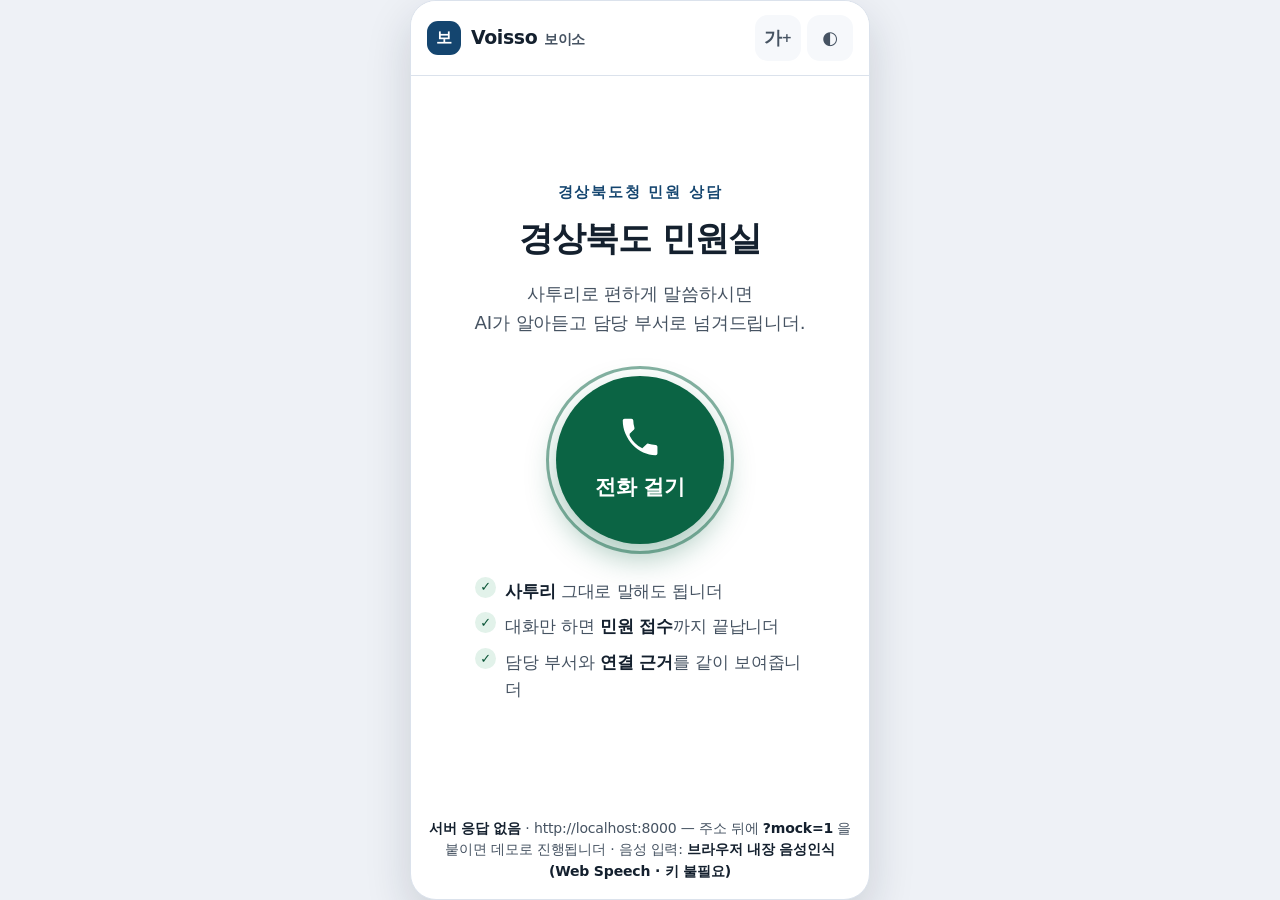
==== web/call/index.html @ d8cad46c "feat: OpenAI 대화·STT 연결, 라우팅 개념 사전, 데모·검증 자동화 음성 스택 완성 - 대화 엔진에 프로바이더 추상화 도입 (openai | anthropic | ru" ====
<!doctype html>
<html lang="ko" data-theme="light" data-size="m">
<head>
<meta charset="utf-8">
<meta name="viewport" content="width=device-width, initial-scale=1, viewport-fit=cover">
<title>Voisso — 경상북도 민원 통화</title>
<meta name="description" content="사투리로 전화하면 AI가 민원을 정리해 담당 부서로 전달합니다.">
<script>
/* 첫 페인트 깜빡임 방지: 저장된 테마/글자크기를 CSS 로드 전에 확정한다. */
(function () {
  try {
    var pref = localStorage.getItem('voisso.theme') || 'auto';
    var dark = pref === 'dark' || (pref === 'auto' &&
      window.matchMedia && window.matchMedia('(prefers-color-scheme: dark)').matches);
    document.documentElement.dataset.theme = dark ? 'dark' : 'light';
    document.documentElement.dataset.size = localStorage.getItem('voisso.size') || 'm';
  } catch (e) {}
})();
</script>
<link rel="stylesheet" href="styles.css">
<link rel="icon" href="data:image/svg+xml,<svg xmlns='http://www.w3.org/2000/svg' viewBox='0 0 100 100'><text y='.9em' font-size='90'>📞</text></svg>">
</head>
<body>

<div class="phone" id="phone">

  <!-- ── 상단 바 ─────────────────────────────────────────── -->
  <header class="topbar">
    <div class="brand">
      <span class="brand-mark" aria-hidden="true">보</span>
      <span class="brand-text">Voisso<em>보이소</em></span>
    </div>
    <div class="topbar-actions">
      <button class="icon-btn" id="btnTextSize" type="button" title="글자 크기" aria-label="글자 크기 바꾸기">가<span class="sup">+</span></button>
      <button class="icon-btn" id="btnTheme" type="button" title="화면 밝기" aria-label="밝은 화면 / 어두운 화면 바꾸기">◐</button>
    </div>
  </header>

  <main class="screens">

    <!-- ── 1. 대기 화면 ──────────────────────────────────── -->
    <section class="screen is-active" id="screenIdle" aria-label="통화 시작">
      <div class="idle-inner">
        <p class="idle-kicker">경상북도청 민원 상담</p>
        <h1 class="idle-title">경상북도 민원실</h1>
        <p class="idle-sub">사투리로 편하게 말씀하시면<br>AI가 알아듣고 담당 부서로 넘겨드립니더.</p>

        <button class="call-btn" id="btnCall" type="button">
          <span class="call-ring" aria-hidden="true"></span>
          <span class="call-ico" aria-hidden="true">
            <svg viewBox="0 0 24 24" width="46" height="46" fill="currentColor" aria-hidden="true">
              <path d="M6.6 10.8a15.1 15.1 0 0 0 6.6 6.6l2.2-2.2c.3-.3.7-.4 1-.2 1.2.4 2.4.6 3.7.6.6 0 1 .4 1 1V20c0 .6-.4 1-1 1C11.3 21 3 12.7 3 2.9c0-.6.4-1 1-1h3.5c.6 0 1 .4 1 1 0 1.3.2 2.5.6 3.7.1.4 0 .8-.2 1l-2.3 2.2Z"/>
            </svg>
          </span>
          <span class="call-label">전화 걸기</span>
        </button>

        <ul class="idle-points">
          <li><b>사투리</b> 그대로 말해도 됩니더</li>
          <li>대화만 하면 <b>민원 접수</b>까지 끝납니더</li>
          <li>담당 부서와 <b>연결 근거</b>를 같이 보여줍니더</li>
        </ul>
      </div>
      <p class="mode-chip" id="modeChip" title="서버 연결 상태"></p>
    </section>

    <!-- ── 2. 통화 화면 ──────────────────────────────────── -->
    <section class="screen" id="screenCall" aria-label="통화 중">
      <div class="callee">
        <div class="callee-avatar" aria-hidden="true">
          <svg viewBox="0 0 24 24" width="26" height="26" fill="currentColor" aria-hidden="true"><path d="M12 12a5 5 0 1 0 0-10 5 5 0 0 0 0 10Zm0 2c-4.4 0-8 2.2-8 5v1h16v-1c0-2.8-3.6-5-8-5Z"/></svg>
        </div>
        <div class="callee-meta">
          <strong>경상북도 민원실</strong>
          <span id="callStatus" role="status">연결 중…</span>
        </div>
        <div class="callee-timer" id="callTimer" aria-live="off"><span class="sr-only">통화 시간 </span>00:00</div>
      </div>

      <div class="std-switch">
        <label class="switch">
          <input type="checkbox" id="chkStandardAll">
          <span class="switch-track" aria-hidden="true"><span class="switch-thumb"></span></span>
          <span class="switch-label">표준어 변환 함께 보기</span>
        </label>
        <span class="path-chip" id="pathChip" title="지금 쓰는 음성 입력 경로"></span>
      </div>

      <div class="transcript" id="transcript" role="log" aria-live="polite" aria-label="통화 내용"></div>

      <div class="slots" id="slots" aria-live="polite">
        <div class="slots-head">
          <span class="slots-title">AI가 모으는 민원 정보</span>
          <span class="slots-count" id="slotsCount">0 / 4</span>
        </div>
        <div class="slots-grid">
          <div class="slot" data-slot="what"><span class="slot-key">무슨 일</span><span class="slot-val">듣는 중…</span></div>
          <div class="slot" data-slot="where"><span class="slot-key">어디서</span><span class="slot-val">듣는 중…</span></div>
          <div class="slot" data-slot="when"><span class="slot-key">언제부터</span><span class="slot-val">듣는 중…</span></div>
          <div class="slot" data-slot="contact"><span class="slot-key">연락처</span><span class="slot-val">듣는 중…</span></div>
        </div>
      </div>

      <div class="composer">
        <div class="suggestions" id="suggestions"></div>
        <div class="composer-row">
          <button class="mic-btn" id="btnMic" type="button" aria-label="음성으로 말하기">
            <span class="mic-level" aria-hidden="true"></span>
            <svg viewBox="0 0 24 24" width="30" height="30" fill="currentColor" aria-hidden="true"><path d="M12 15a3 3 0 0 0 3-3V6a3 3 0 1 0-6 0v6a3 3 0 0 0 3 3Zm5-3a5 5 0 0 1-10 0H5a7 7 0 0 0 6 6.9V22h2v-3.1A7 7 0 0 0 19 12h-2Z"/></svg>
          </button>
          <input class="text-in" id="textIn" type="text" inputmode="text" autocomplete="off"
                 placeholder="여기에 말씀을 적어도 됩니더" aria-label="할 말 입력">
          <button class="send-btn" id="btnSend" type="button" aria-label="보내기">
            <svg viewBox="0 0 24 24" width="26" height="26" fill="currentColor" aria-hidden="true"><path d="M3 20.5 21 12 3 3.5 3 10l12 2-12 2z"/></svg>
          </button>
        </div>
        <p class="composer-hint" id="composerHint">마이크를 눌러 말하거나, 글로 적어도 됩니더.</p>
        <button class="end-btn" id="btnEnd" type="button">통화 끝내고 민원 접수</button>
      </div>
    </section>

    <!-- ── 3. 결과(민원카드) 화면 ─────────────────────────── -->
    <section class="screen" id="screenResult" aria-label="민원 접수 결과">
      <div class="result-inner">
        <div class="delivery" id="delivery" role="status">
          <span class="delivery-spin" aria-hidden="true"></span>
          <span class="delivery-text">담당 부서로 보내는 중…</span>
        </div>

        <article class="card" id="card" aria-label="민원카드"></article>

        <div class="result-actions">
          <button class="ghost-btn" id="btnAgain" type="button">처음으로</button>
        </div>
      </div>
    </section>

  </main>
</div>

<audio id="replyAudio" hidden></audio>
<div class="toast" id="toast" role="status" aria-live="polite"></div>

<script src="config.js"></script>
<script src="dialect-hints.js"></script>
<script src="mock-api.js"></script>
<script src="speech.js"></script>
<script src="api.js"></script>
<script src="app.js"></script>
</body>
</html>
---- web/call/styles.css ----
/* Voisso 통화 데모 UI — 스타일
   고령 사용자 기준: 큰 글씨, 높은 대비, 큰 터치 영역(최소 56px).
   라이트/다크 모두 대응. 외부 폰트·라이브러리 의존 없음. */

/* ── 토큰 ─────────────────────────────────────────────── */
:root {
  --bg:        #eef1f6;
  --surface:   #ffffff;
  --surface-2: #f6f8fb;
  --text:      #14202e;
  --muted:     #465362;
  --line:      #dbe2ec;
  --brand:     #14456f;
  --brand-soft:#e6eef6;
  --brand-ink: #0f3453;
  --accent:    #0b6444;
  --accent-ink:#095436;      /* accent-soft 위 텍스트 전용 (7.77:1) */
  --accent-soft:#e2f2ea;
  --danger:    #a8241c;
  --warn:      #8a5a00;
  --mark:      #fde9a8;
  --mark-ink:  #4a3a06;
  --shadow:    0 18px 46px rgba(16, 32, 52, .16);
  --shadow-sm: 0 2px 10px rgba(16, 32, 52, .07);
  --r-lg: 26px;
  --r-md: 18px;
  --r-sm: 12px;
  --base: 18px;
  color-scheme: light;
}

/* 다크 팔레트 — JS가 data-theme 을 light|dark 로 확정한다 (기본값 = 시스템 설정) */
:root[data-theme="dark"] {
  --bg:        #0c1117;
  --surface:   #151d26;
  --surface-2: #1b242f;
  --text:      #e9eff6;
  --muted:     #a6b7c9;
  --line:      #2a3644;
  --brand:     #86b9e4;
  --brand-soft:#17293a;
  --brand-ink: #cfe4f6;
  --accent:    #4fd0a0;
  --accent-ink:#4fd0a0;      /* 다크는 accent 그대로 7.33:1 */
  --accent-soft:#12302a;
  --danger:    #ff8f85;
  --warn:      #e8b866;
  --mark:      #4c4116;
  --mark-ink:  #ffe9a8;
  --shadow:    0 18px 46px rgba(0, 0, 0, .55);
  --shadow-sm: 0 2px 10px rgba(0, 0, 0, .35);
  color-scheme: dark;
}

:root[data-size="l"]  { --base: 20px; }
:root[data-size="xl"] { --base: 22.5px; }

/* 스크린리더 전용 텍스트 */
.sr-only {
  position: absolute; width: 1px; height: 1px; padding: 0; margin: -1px;
  overflow: hidden; clip: rect(0 0 0 0); white-space: nowrap; border: 0;
}

/* ── 리셋 ─────────────────────────────────────────────── */
* { box-sizing: border-box; }
html, body { height: 100%; }
html { font-size: var(--base); }
body {
  margin: 0;
  font-family: "Pretendard", -apple-system, BlinkMacSystemFont, "Apple SD Gothic Neo",
               "Noto Sans KR", "Malgun Gothic", system-ui, sans-serif;
  font-size: 1rem;
  line-height: 1.55;
  color: var(--text);
  background: var(--bg);
  -webkit-font-smoothing: antialiased;
  display: grid;
  place-items: center;
  letter-spacing: -.01em;
}
button, input { font: inherit; color: inherit; }
button { cursor: pointer; border: 0; background: none; }
:focus-visible { outline: 3px solid var(--brand); outline-offset: 2px; border-radius: 8px; }

/* ── 전화기 프레임 ────────────────────────────────────── */
.phone {
  width: min(100vw, 460px);
  height: min(100dvh, 900px);
  background: var(--surface);
  border-radius: var(--r-lg);
  box-shadow: var(--shadow);
  border: 1px solid var(--line);
  display: flex;
  flex-direction: column;
  overflow: hidden;
  position: relative;
}
@media (max-width: 500px), (max-height: 720px) {
  .phone { width: 100vw; height: 100dvh; border-radius: 0; border: 0; }
}

/* ── 상단 바 ──────────────────────────────────────────── */
.topbar {
  flex: 0 0 auto;
  display: flex; align-items: center; justify-content: space-between;
  padding: 14px 16px;
  border-bottom: 1px solid var(--line);
  background: var(--surface);
}
.brand { display: flex; align-items: center; gap: 10px; }
.brand-mark {
  width: 34px; height: 34px; border-radius: 11px;
  background: var(--brand); color: #fff;
  display: grid; place-items: center;
  font-weight: 800; font-size: .9rem;
}
:root[data-theme="dark"] .brand-mark { color: #0c1117; }
.brand-text { font-weight: 800; font-size: 1.05rem; letter-spacing: -.02em; }
.brand-text em { font-style: normal; font-weight: 600; color: var(--muted); font-size: .8rem; margin-left: 7px; }
.topbar-actions { display: flex; gap: 6px; }
.icon-btn {
  min-width: 46px; height: 46px; border-radius: 13px;
  display: inline-flex; align-items: center; justify-content: center;
  color: var(--muted); background: var(--surface-2);
  font-weight: 700; font-size: 1rem;
  transition: background .18s, color .18s;
}
.icon-btn:hover { background: var(--brand-soft); color: var(--brand); }
.icon-btn .sup { font-size: .68em; vertical-align: super; }

/* ── 화면 전환 ────────────────────────────────────────── */
.screens { position: relative; flex: 1 1 auto; min-height: 0; }
.screen {
  position: absolute; inset: 0;
  display: flex; flex-direction: column;
  opacity: 0; visibility: hidden;
  transform: translateY(10px);
  transition: opacity .32s ease, transform .32s ease, visibility .32s;
}
.screen.is-active { opacity: 1; visibility: visible; transform: none; }

/* ── 1. 대기 화면 ─────────────────────────────────────── */
.idle-inner {
  flex: 1 1 auto; min-height: 0;
  display: flex; flex-direction: column; align-items: center; justify-content: center;
  text-align: center; padding: 20px 26px; gap: 4px;
}
.idle-kicker {
  margin: 0; color: var(--brand); font-weight: 700; font-size: .82rem;
  letter-spacing: .12em; text-transform: uppercase;
}
.idle-title { margin: 4px 0 0; font-size: 1.9rem; font-weight: 800; letter-spacing: -.03em; }
.idle-sub { margin: 10px 0 0; color: var(--muted); font-size: 1.02rem; line-height: 1.6; }

.call-btn {
  position: relative;
  margin: 34px 0 30px;
  width: 168px; height: 168px; border-radius: 50%;
  background: var(--accent); color: #fff;
  display: grid; place-items: center; align-content: center; gap: 2px;
  box-shadow: 0 14px 30px rgba(11, 100, 68, .34);
  transition: transform .16s ease, box-shadow .16s ease;
}
.call-btn:hover { transform: translateY(-2px); box-shadow: 0 18px 38px rgba(11, 100, 68, .42); }
:root[data-theme="dark"] .call-btn { color: #05201a; box-shadow: 0 14px 30px rgba(0, 0, 0, .5); }
:root[data-theme="dark"] .call-btn:hover { box-shadow: 0 18px 38px rgba(0, 0, 0, .6); }
.call-btn:active { transform: scale(.97); }
.call-label { font-size: 1.18rem; font-weight: 800; letter-spacing: -.02em; }
.call-ring {
  position: absolute; inset: -10px; border-radius: 50%;
  border: 3px solid var(--accent); opacity: .5;
  animation: ring 2.4s ease-out infinite;
}
@keyframes ring {
  0%   { transform: scale(.96); opacity: .55; }
  70%  { transform: scale(1.14); opacity: 0; }
  100% { transform: scale(1.14); opacity: 0; }
}
.idle-points {
  list-style: none; margin: 0; padding: 0;
  display: grid; gap: 9px; text-align: left; width: 100%; max-width: 330px;
}
.idle-points li {
  position: relative; padding-left: 30px;
  color: var(--muted); font-size: .96rem;
}
.idle-points li b { color: var(--text); font-weight: 700; }
.idle-points li::before {
  content: "✓"; position: absolute; left: 0; top: -1px;
  width: 21px; height: 21px; border-radius: 50%;
  background: var(--accent-soft); color: var(--accent-ink);
  display: grid; place-items: center; font-size: .72rem; font-weight: 800;
}
.mode-chip {
  flex: 0 0 auto; margin: 0; padding: 10px 16px 16px;
  text-align: center; font-size: .78rem; color: var(--muted);
}
.mode-chip b { color: var(--text); font-weight: 700; }

/* ── 2. 통화 화면 ─────────────────────────────────────── */
.callee {
  flex: 0 0 auto;
  display: flex; align-items: center; gap: 12px;
  padding: 12px 16px;
  background: var(--brand-soft);
  border-bottom: 1px solid var(--line);
}
.callee-avatar {
  width: 44px; height: 44px; border-radius: 50%;
  background: var(--brand); color: var(--bg);
  display: grid; place-items: center; flex: 0 0 auto;
}
.callee-meta { display: flex; flex-direction: column; line-height: 1.3; min-width: 0; }
.callee-meta strong { font-size: 1.05rem; font-weight: 800; letter-spacing: -.02em; }
.callee-meta span { font-size: .82rem; color: var(--brand-ink); opacity: .85; }
.callee-timer {
  margin-left: auto; font-variant-numeric: tabular-nums;
  font-weight: 700; font-size: 1rem; color: var(--brand-ink);
}
.callee.is-live .callee-meta span::before {
  content: ""; display: inline-block; width: 8px; height: 8px; border-radius: 50%;
  background: var(--accent); margin-right: 6px; vertical-align: middle;
  animation: blink 1.6s ease-in-out infinite;
}
@keyframes blink { 0%,100% { opacity: 1; } 50% { opacity: .25; } }

.std-switch {
  flex: 0 0 auto; padding: 10px 16px 4px;
  border-bottom: 1px dashed var(--line);
  display: flex; align-items: center; justify-content: space-between; gap: 8px;
}

/* 지금 쓰는 음성 입력 경로 */
.path-chip {
  flex: 0 0 auto;
  font-size: .72rem; font-weight: 800; letter-spacing: -.01em;
  padding: 4px 10px; border-radius: 999px; white-space: nowrap;
  border: 1px solid var(--line); background: var(--surface-2); color: var(--muted);
}
.path-chip.on  { color: var(--accent-ink); border-color: var(--accent); background: var(--accent-soft); }
.path-chip.off { color: var(--warn); }
.switch { display: inline-flex; align-items: center; gap: 10px; cursor: pointer;
          min-height: 44px; padding: 4px 0; }
.switch input { position: absolute; opacity: 0; width: 0; height: 0; }
.switch-track {
  width: 46px; height: 27px; border-radius: 999px; background: var(--line);
  display: block; position: relative; transition: background .2s; flex: 0 0 auto;
}
.switch-thumb {
  position: absolute; top: 3px; left: 3px; width: 21px; height: 21px; border-radius: 50%;
  background: var(--surface); box-shadow: var(--shadow-sm); transition: transform .2s;
}
.switch input:checked + .switch-track { background: var(--brand); }
.switch input:checked + .switch-track .switch-thumb { transform: translateX(19px); }
.switch input:focus-visible + .switch-track { outline: 3px solid var(--brand); outline-offset: 2px; }
.switch-label { font-size: .92rem; color: var(--muted); font-weight: 600; }

/* 말풍선 */
.transcript {
  flex: 1 1 auto; min-height: 0; overflow-y: auto;
  padding: 16px 16px 8px;
  display: flex; flex-direction: column; gap: 14px;
  scroll-behavior: smooth;
  overscroll-behavior: contain;
}
.bubble {
  max-width: 90%;
  border-radius: var(--r-md);
  padding: 12px 15px;
  animation: pop .28s ease both;
  box-shadow: var(--shadow-sm);
}
@keyframes pop { from { opacity: 0; transform: translateY(8px) scale(.985); } }
.bubble.agent { align-self: flex-start; background: var(--surface-2); border: 1px solid var(--line); border-bottom-left-radius: 6px; }
.bubble.caller { align-self: flex-end; background: var(--brand); color: #fff; border-bottom-right-radius: 6px; }
:root[data-theme="dark"] .bubble.caller { color: #0b1119; }
.bubble-who {
  font-size: .74rem; font-weight: 800; letter-spacing: .04em;
  opacity: .92; margin-bottom: 4px; text-transform: uppercase;
}
.bubble-dialect { font-size: 1.14rem; line-height: 1.55; word-break: keep-all; }
.bubble-std {
  display: none;
  margin-top: 10px; padding-top: 10px;
  border-top: 1px dashed currentColor;
  font-size: 1.02rem; line-height: 1.5; opacity: .92; word-break: keep-all;
}
.bubble.show-std .bubble-std { display: block; animation: pop .22s ease both; }
.bubble-std .lbl {
  display: block; font-size: .72rem; font-weight: 800; letter-spacing: .05em;
  opacity: .62; margin-bottom: 3px;
}
.std-row + .std-row { margin-top: 10px; }
.alt-row .alt-body { opacity: .72; text-decoration: line-through; text-decoration-thickness: 1px; }
.pick-badge {
  margin-left: 7px; padding: 2px 8px; border-radius: 999px;
  font-size: .66rem; font-weight: 800; letter-spacing: 0;
  border: 1px solid currentColor; opacity: .85; text-transform: none;
  vertical-align: middle;
}
.bubble-std mark {
  background: var(--mark); color: var(--mark-ink);
  border-radius: 5px; padding: 0 3px; font-weight: 700;
}
.bubble.caller .bubble-std mark { background: rgba(255,255,255,.28); color: inherit; }
.bubble-toggle {
  margin-top: 9px;
  display: inline-flex; align-items: center; gap: 6px;
  min-height: 44px; padding: 6px 14px;
  border-radius: 999px;
  border: 1.5px solid currentColor;
  font-size: .82rem; font-weight: 700;
  opacity: .92; transition: opacity .16s, background .16s;
}
.bubble-toggle:hover { opacity: 1; background: rgba(125,125,125,.12); }
.bubble.show-std .bubble-toggle { opacity: 1; }
.bubble-toggle::before { content: "🅐"; font-size: .85em; }
.bubble.pending .bubble-dialect { opacity: .6; font-style: italic; }

/* 음성인식 중 — 말하는 대로 채워지는 말풍선 */
.bubble.listening .bubble-std,
.bubble.listening .bubble-toggle { display: none; }
.bubble.listening .bubble-dialect { opacity: 1; font-style: normal; }
.bubble.listening .bubble-dialect::after {
  content: "▍"; margin-left: 1px; animation: caret 1s steps(1) infinite;
}
.bubble.listening .bubble-dialect:empty::before {
  content: "듣고 있습니더…"; opacity: .7;
}
@keyframes caret { 0%, 49% { opacity: 1; } 50%, 100% { opacity: 0; } }

/* 음성인식 중 마이크 버튼의 파동 (레벨 미터 없이 CSS 만으로) */
.mic-btn.speech .mic-level { animation: micPulse 1.5s ease-out infinite; }
@keyframes micPulse {
  0%   { transform: scale(1);    opacity: .55; }
  70%  { transform: scale(1.35); opacity: 0; }
  100% { transform: scale(1.35); opacity: 0; }
}

.typing { display: inline-flex; gap: 5px; padding: 4px 2px; }
.typing i {
  width: 8px; height: 8px; border-radius: 50%; background: var(--muted);
  animation: dot 1.2s infinite ease-in-out;
}
.typing i:nth-child(2) { animation-delay: .18s; }
.typing i:nth-child(3) { animation-delay: .36s; }
@keyframes dot { 0%,60%,100% { opacity: .25; transform: translateY(0);} 30% { opacity: 1; transform: translateY(-4px);} }

/* 슬롯 */
.slots {
  flex: 0 0 auto;
  margin: 0 12px 8px; padding: 11px 13px 13px;
  background: var(--surface-2);
  border: 1px solid var(--line);
  border-radius: var(--r-md);
}
.slots-head { display: flex; align-items: baseline; justify-content: space-between; margin-bottom: 9px; }
.slots-title { font-size: .8rem; font-weight: 800; color: var(--muted); letter-spacing: .02em; }
.slots-count { font-size: .8rem; font-weight: 800; color: var(--brand); font-variant-numeric: tabular-nums; }
.slots-grid { display: grid; grid-template-columns: 1fr 1fr; gap: 8px; }
.slot {
  background: var(--surface); border: 1px solid var(--line); border-radius: var(--r-sm);
  padding: 8px 10px; min-height: 56px;
  display: flex; flex-direction: column; justify-content: center;
  transition: border-color .3s, background .3s, transform .3s;
}
.slot-key { font-size: .74rem; font-weight: 800; color: var(--muted); letter-spacing: .02em; }
.slot-val { font-size: .95rem; font-weight: 600; color: var(--muted);
            overflow: hidden; text-overflow: ellipsis; white-space: nowrap; }
.slot.filled { border-color: var(--accent); background: var(--accent-soft); }
.slot.filled .slot-key { color: var(--accent-ink); }
.slot.filled .slot-val { color: var(--text); font-weight: 700; }
.slot.just-filled { animation: fill .5s ease; }
@keyframes fill { 0% { transform: scale(1);} 40% { transform: scale(1.045);} 100% { transform: scale(1);} }

/* 입력부 */
.composer {
  flex: 0 0 auto;
  padding: 8px 12px calc(12px + env(safe-area-inset-bottom));
  border-top: 1px solid var(--line);
  background: var(--surface);
}
.suggestions { display: flex; gap: 7px; overflow-x: auto; padding-bottom: 8px; scrollbar-width: none; }
.suggestions::-webkit-scrollbar { display: none; }
.suggestions:empty { display: none; }
.chip {
  flex: 0 0 auto; min-height: 44px; padding: 6px 14px;
  border-radius: 999px; border: 1.5px solid var(--line); background: var(--surface-2);
  font-size: .9rem; font-weight: 600; color: var(--muted); white-space: nowrap;
  transition: border-color .16s, color .16s, background .16s;
}
.chip:hover { border-color: var(--brand); color: var(--brand); background: var(--brand-soft); }
.composer-row { display: flex; align-items: center; gap: 8px; }
.text-in {
  flex: 1 1 auto; min-width: 0; height: 58px;
  border-radius: 16px; border: 2px solid var(--line);
  background: var(--surface-2); padding: 0 15px;
  font-size: 1.05rem;
  transition: border-color .16s, background .16s;
}
.text-in::placeholder { color: var(--muted); opacity: 1; }
.text-in:focus { border-color: var(--brand); background: var(--surface); }
/* 포커스 표시를 지우지 않는다. 키보드 사용자에게 위치를 알려주는 유일한 신호다.
   (전역 :focus-visible 아웃라인 + 테두리 색 변화 두 겹) */
.mic-btn, .send-btn {
  flex: 0 0 auto; width: 58px; height: 58px; border-radius: 17px;
  display: grid; place-items: center; position: relative;
  transition: transform .14s, background .18s, color .18s, opacity .18s;
}
.mic-btn { background: var(--surface-2); color: var(--brand); border: 2px solid var(--line); }
.mic-btn:hover { border-color: var(--brand); }
.mic-btn.recording { background: var(--danger); color: #fff; border-color: var(--danger); }
:root[data-theme="dark"] .mic-btn.recording { color: #260b08; }
.mic-btn[disabled] { opacity: .4; cursor: not-allowed; }
.mic-level {
  position: absolute; inset: -4px; border-radius: 21px;
  border: 3px solid var(--danger); opacity: 0;
  transform: scale(1); transition: transform .08s linear;
}
.mic-btn.recording .mic-level { opacity: .55; }
.send-btn { background: var(--brand); color: #fff; }
:root[data-theme="dark"] .send-btn { color: #0b1119; }
.send-btn:active, .mic-btn:active { transform: scale(.95); }
.composer-hint { margin: 8px 2px 10px; font-size: .82rem; color: var(--muted); text-align: center; min-height: 1.2em; }
.composer-hint.alert { color: var(--warn); font-weight: 700; }

.end-btn {
  width: 100%; min-height: 62px; border-radius: 18px;
  background: var(--danger); color: #fff;
  font-size: 1.1rem; font-weight: 800; letter-spacing: -.02em;
  transition: filter .16s, transform .14s;
}
:root[data-theme="dark"] .end-btn { background: #8a2f27; color: #ffe3e0; }
.end-btn:hover { filter: brightness(1.07); }
.end-btn:active { transform: scale(.99); }
.end-btn.ready { animation: readyPulse 1.8s ease-in-out infinite; }
@keyframes readyPulse {
  0%,100% { box-shadow: 0 0 0 0 rgba(168,36,28,.42); }
  50%     { box-shadow: 0 0 0 12px rgba(168,36,28,0); }
}

/* ── 3. 결과 화면 ─────────────────────────────────────── */
.result-inner { flex: 1 1 auto; min-height: 0; overflow-y: auto; padding: 16px 16px calc(16px + env(safe-area-inset-bottom)); }
.delivery {
  display: flex; align-items: center; gap: 10px;
  padding: 13px 15px; border-radius: var(--r-md);
  background: var(--surface-2); border: 1px solid var(--line);
  font-weight: 700; font-size: .98rem; color: var(--muted);
  transition: background .4s, color .4s, border-color .4s;
}
.delivery-spin {
  width: 19px; height: 19px; border-radius: 50%; flex: 0 0 auto;
  border: 3px solid var(--line); border-top-color: var(--brand);
  animation: spin .8s linear infinite;
}
@keyframes spin { to { transform: rotate(360deg); } }
.delivery.done { background: var(--accent-soft); border-color: var(--accent); color: var(--accent-ink); }
.delivery.done .delivery-spin {
  border: 0; background: var(--accent); animation: none;
  position: relative;
}
.delivery.done .delivery-spin::after {
  content: "✓"; position: absolute; inset: 0; display: grid; place-items: center;
  color: var(--surface); font-size: .78rem; font-weight: 900;
}

.card {
  display: block; margin-top: 14px;
  background: var(--surface); border: 1px solid var(--line); border-radius: var(--r-lg);
  box-shadow: var(--shadow-sm); overflow: hidden;
  animation: pop .4s ease both;
}
.card-top { padding: 16px 18px 14px; border-bottom: 1px solid var(--line); background: var(--brand-soft); }
.card-no { font-size: .76rem; font-weight: 800; letter-spacing: .1em; color: var(--brand); }
.card-summary { margin: 6px 0 0; font-size: 1.22rem; font-weight: 800; line-height: 1.45; letter-spacing: -.025em; word-break: keep-all; }
.card-tags { display: flex; flex-wrap: wrap; gap: 6px; margin-top: 10px; }
.tag {
  font-size: .78rem; font-weight: 700; padding: 4px 10px; border-radius: 999px;
  background: var(--surface); border: 1px solid var(--line); color: var(--muted);
}
.card-body { padding: 16px 18px; display: grid; gap: 15px; }
.field-key { font-size: .76rem; font-weight: 800; color: var(--muted); letter-spacing: .04em; margin-bottom: 4px; }
.field-val { font-size: 1.05rem; font-weight: 700; word-break: keep-all; }
.assigned {
  background: var(--accent-soft); border: 1px solid var(--accent);
  border-radius: var(--r-md); padding: 13px 15px;
}
.assigned .field-key { color: var(--accent-ink); }
.evidence {
  margin-top: 9px; padding: 9px 11px; border-radius: var(--r-sm);
  background: var(--surface); border-left: 4px solid var(--accent);
  font-size: .92rem; color: var(--text); line-height: 1.5; word-break: keep-all;
}
.evidence b { display: block; font-size: .72rem; color: var(--muted); letter-spacing: .04em; margin-bottom: 3px; }
.alts { display: grid; gap: 6px; }
.alt {
  display: flex; align-items: center; gap: 8px;
  font-size: .9rem; color: var(--muted);
  padding: 8px 10px; border-radius: var(--r-sm); background: var(--surface-2);
}
.alt .score {
  margin-left: auto; font-variant-numeric: tabular-nums;
  font-weight: 800; color: var(--brand); font-size: .84rem;
}
.kv-grid { display: grid; grid-template-columns: 1fr 1fr; gap: 12px; }
.result-actions { margin-top: 16px; display: grid; gap: 10px; }
.ghost-btn {
  width: 100%; min-height: 58px; border-radius: 17px;
  border: 2px solid var(--line); background: var(--surface-2);
  font-size: 1.02rem; font-weight: 800; color: var(--text);
  transition: border-color .16s, background .16s;
}
.ghost-btn:hover { border-color: var(--brand); color: var(--brand); }

/* ── 토스트 ───────────────────────────────────────────── */
.toast {
  position: fixed; left: 50%; bottom: 28px; transform: translate(-50%, 20px);
  background: var(--text); color: var(--bg);
  padding: 12px 20px; border-radius: 999px;
  font-size: .92rem; font-weight: 700;
  opacity: 0; pointer-events: none; transition: opacity .25s, transform .25s;
  z-index: 50; max-width: 90vw; text-align: center;
}
.toast.show { opacity: .96; transform: translate(-50%, 0); }

@media (prefers-reduced-motion: reduce) {
  *, *::before, *::after { animation-duration: .01ms !important; animation-iteration-count: 1 !important; transition-duration: .01ms !important; }
  .transcript { scroll-behavior: auto; }
}
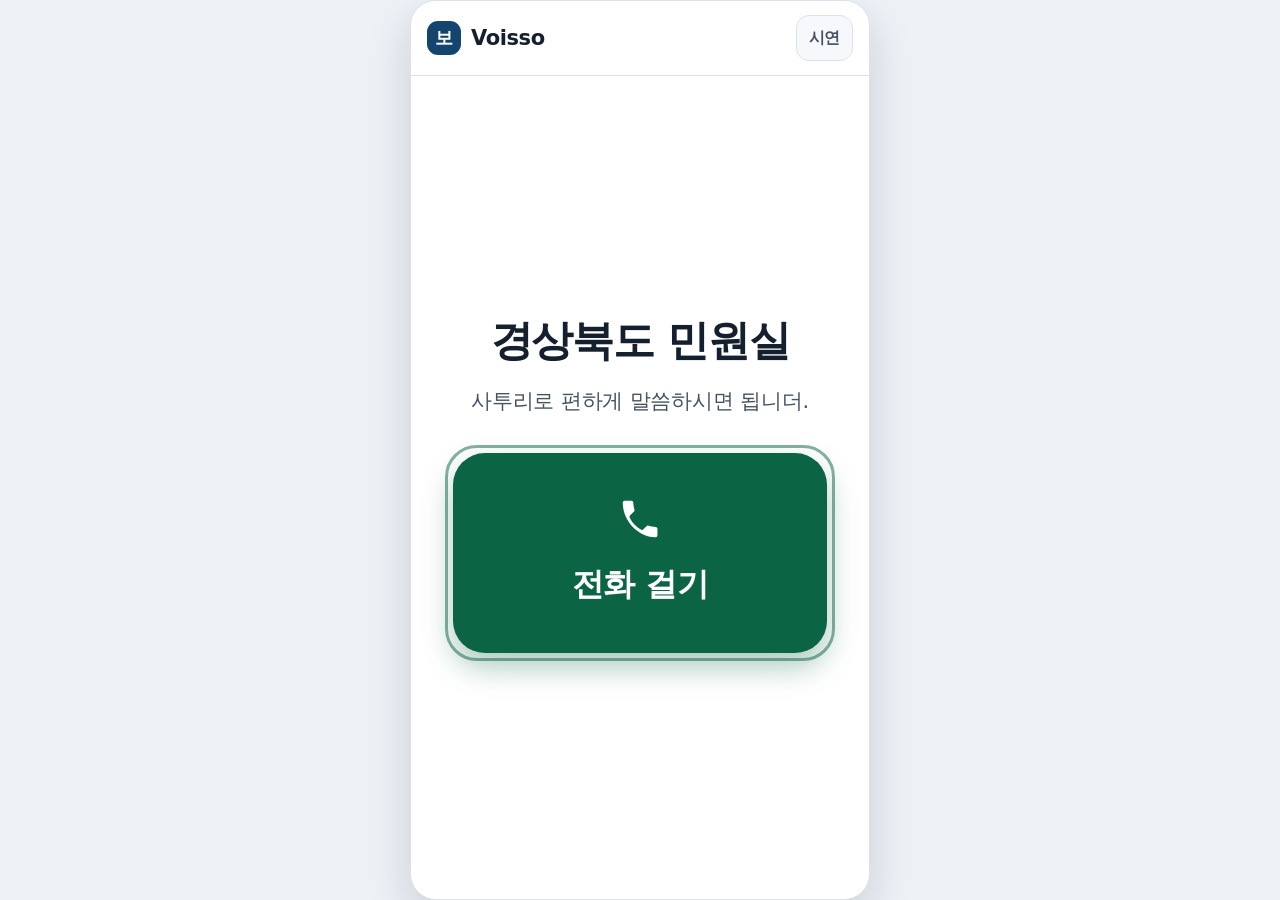
==== commit 6058ff0d: "feat: 담당자 핸드오프, 어르신/시연 모드 분리, 실사용 피드백 반영 담당자 핸드오프 (계약서 5-B) - AI 가 접수하고 사람이 이어받는다. 공공기관은 AI 에 전권을 주지" ====
--- a/web/call/index.html
+++ b/web/call/index.html
@@ -1,10 +1,12 @@
 <!doctype html>
-<html lang="ko" data-theme="light" data-size="m">
+<html lang="ko" data-theme="light" data-size="m" data-mode="elder">
 <head>
+<!-- ASSET_VERSION = 12 -->
 <meta charset="utf-8">
 <meta name="viewport" content="width=device-width, initial-scale=1, viewport-fit=cover">
 <title>Voisso — 경상북도 민원 통화</title>
 <meta name="description" content="사투리로 전화하면 AI가 민원을 정리해 담당 부서로 전달합니다.">
+<script>window.VOISSO_ASSET_VERSION = '12';</script>
 <script>
 /* 첫 페인트 깜빡임 방지: 저장된 테마/글자크기를 CSS 로드 전에 확정한다. */
 (function () {
@@ -14,10 +16,15 @@
       window.matchMedia && window.matchMedia('(prefers-color-scheme: dark)').matches);
     document.documentElement.dataset.theme = dark ? 'dark' : 'light';
     document.documentElement.dataset.size = localStorage.getItem('voisso.size') || 'm';
+    // 어르신 모드가 기본. ?debug=1 또는 저장된 설정으로 시연 모드가 된다.
+    var qs = new URLSearchParams(location.search);
+    var demo = qs.get('debug') === '1' || qs.get('demo') === '1' ||
+               (localStorage.getItem('voisso.mode') === 'demo' && qs.get('debug') !== '0');
+    document.documentElement.dataset.mode = demo ? 'demo' : 'elder';
   } catch (e) {}
 })();
 </script>
-<link rel="stylesheet" href="styles.css">
+<link rel="stylesheet" href="styles.css?v=12">
 <link rel="icon" href="data:image/svg+xml,<svg xmlns='http://www.w3.org/2000/svg' viewBox='0 0 100 100'><text y='.9em' font-size='90'>📞</text></svg>">
 </head>
 <body>
@@ -33,6 +40,7 @@
     <div class="topbar-actions">
       <button class="icon-btn" id="btnTextSize" type="button" title="글자 크기" aria-label="글자 크기 바꾸기">가<span class="sup">+</span></button>
       <button class="icon-btn" id="btnTheme" type="button" title="화면 밝기" aria-label="밝은 화면 / 어두운 화면 바꾸기">◐</button>
+      <button class="mode-btn" id="btnMode" type="button" aria-label="시연 모드 켜기 / 끄기">시연</button>
     </div>
   </header>
 
@@ -43,7 +51,7 @@
       <div class="idle-inner">
         <p class="idle-kicker">경상북도청 민원 상담</p>
         <h1 class="idle-title">경상북도 민원실</h1>
-        <p class="idle-sub">사투리로 편하게 말씀하시면<br>AI가 알아듣고 담당 부서로 넘겨드립니더.</p>
+        <p class="idle-sub">사투리로 편하게 말씀하시면 됩니더.</p>
 
         <button class="call-btn" id="btnCall" type="button">
           <span class="call-ring" aria-hidden="true"></span>
@@ -83,8 +91,11 @@
           <span class="switch-track" aria-hidden="true"><span class="switch-thumb"></span></span>
           <span class="switch-label">표준어 변환 함께 보기</span>
         </label>
-        <span class="path-chip" id="pathChip" title="지금 쓰는 음성 입력 경로"></span>
+        <button class="path-chip" id="pathChip" type="button" title="지금 쓰는 음성 입력 경로"></button>
       </div>
+
+      <p class="demo-bar" id="demoBar" hidden></p>
+      <p class="elder-status" id="elderStatus" role="status">말씀해 주이소</p>
 
       <div class="transcript" id="transcript" role="log" aria-live="polite" aria-label="통화 내용"></div>
 
@@ -94,10 +105,10 @@
           <span class="slots-count" id="slotsCount">0 / 4</span>
         </div>
         <div class="slots-grid">
-          <div class="slot" data-slot="what"><span class="slot-key">무슨 일</span><span class="slot-val">듣는 중…</span></div>
-          <div class="slot" data-slot="where"><span class="slot-key">어디서</span><span class="slot-val">듣는 중…</span></div>
-          <div class="slot" data-slot="when"><span class="slot-key">언제부터</span><span class="slot-val">듣는 중…</span></div>
-          <div class="slot" data-slot="contact"><span class="slot-key">연락처</span><span class="slot-val">듣는 중…</span></div>
+          <button class="slot" type="button" data-slot="what" aria-expanded="false"><span class="slot-key">무슨 일</span><span class="slot-val">듣는 중…</span></button>
+          <button class="slot" type="button" data-slot="where" aria-expanded="false"><span class="slot-key">어디서</span><span class="slot-val">듣는 중…</span></button>
+          <button class="slot" type="button" data-slot="when" aria-expanded="false"><span class="slot-key">언제부터</span><span class="slot-val">듣는 중…</span></button>
+          <button class="slot" type="button" data-slot="contact" aria-expanded="false"><span class="slot-key">연락처</span><span class="slot-val">듣는 중…</span></button>
         </div>
       </div>
 
@@ -107,6 +118,7 @@
           <button class="mic-btn" id="btnMic" type="button" aria-label="음성으로 말하기">
             <span class="mic-level" aria-hidden="true"></span>
             <svg viewBox="0 0 24 24" width="30" height="30" fill="currentColor" aria-hidden="true"><path d="M12 15a3 3 0 0 0 3-3V6a3 3 0 1 0-6 0v6a3 3 0 0 0 3 3Zm5-3a5 5 0 0 1-10 0H5a7 7 0 0 0 6 6.9V22h2v-3.1A7 7 0 0 0 19 12h-2Z"/></svg>
+            <span class="mic-label" id="micLabel">말하기</span>
           </button>
           <input class="text-in" id="textIn" type="text" inputmode="text" autocomplete="off"
                  placeholder="여기에 말씀을 적어도 됩니더" aria-label="할 말 입력">
@@ -129,6 +141,14 @@
 
         <article class="card" id="card" aria-label="민원카드"></article>
 
+        <div class="handoff-wait" id="handoffWait" hidden role="status">
+          <span class="hw-spin" aria-hidden="true"></span>
+          <div class="hw-text">
+            <strong>담당자에게 전달됐습니더.</strong>
+            <span>담당자가 연결되면 바로 알려드릴게예. 화면을 닫지 마이소.</span>
+          </div>
+        </div>
+
         <div class="result-actions">
           <button class="ghost-btn" id="btnAgain" type="button">처음으로</button>
         </div>
@@ -141,11 +161,11 @@
 <audio id="replyAudio" hidden></audio>
 <div class="toast" id="toast" role="status" aria-live="polite"></div>
 
-<script src="config.js"></script>
-<script src="dialect-hints.js"></script>
-<script src="mock-api.js"></script>
-<script src="speech.js"></script>
-<script src="api.js"></script>
-<script src="app.js"></script>
+<script src="config.js?v=12"></script>
+<script src="dialect-hints.js?v=12"></script>
+<script src="mock-api.js?v=12"></script>
+<script src="speech.js?v=12"></script>
+<script src="api.js?v=12"></script>
+<script src="app.js?v=12"></script>
 </body>
 </html>
--- a/web/call/styles.css
+++ b/web/call/styles.css
@@ -18,6 +18,9 @@
   --accent-soft:#e2f2ea;
   --danger:    #a8241c;
   --warn:      #8a5a00;
+  --officer:     #7a4700;      /* 담당자 라벨 (배경 위 7.07:1) */
+  --officer-soft:#fff4e3;      /* 담당자 말풍선 배경 */
+  --officer-line:#e0b070;
   --mark:      #fde9a8;
   --mark-ink:  #4a3a06;
   --shadow:    0 18px 46px rgba(16, 32, 52, .16);
@@ -45,6 +48,9 @@
   --accent-soft:#12302a;
   --danger:    #ff8f85;
   --warn:      #e8b866;
+  --officer:     #f0c274;      /* 다크: 배경 위 9.44:1 */
+  --officer-soft:#2b2216;
+  --officer-line:#5c4726;
   --mark:      #4c4116;
   --mark-ink:  #ffe9a8;
   --shadow:    0 18px 46px rgba(0, 0, 0, .55);
@@ -234,9 +240,11 @@
 .path-chip {
   flex: 0 0 auto;
   font-size: .72rem; font-weight: 800; letter-spacing: -.01em;
-  padding: 4px 10px; border-radius: 999px; white-space: nowrap;
+  min-height: 44px; padding: 4px 12px; border-radius: 999px; white-space: nowrap;
   border: 1px solid var(--line); background: var(--surface-2); color: var(--muted);
-}
+  cursor: pointer; transition: border-color .16s, background .16s;
+}
+.path-chip:hover { border-color: currentColor; }
 .path-chip.on  { color: var(--accent-ink); border-color: var(--accent); background: var(--accent-soft); }
 .path-chip.off { color: var(--warn); }
 .switch { display: inline-flex; align-items: center; gap: 10px; cursor: pointer;
@@ -271,6 +279,55 @@
   box-shadow: var(--shadow-sm);
 }
 @keyframes pop { from { opacity: 0; transform: translateY(8px) scale(.985); } }
+.bubble.officer {
+  align-self: flex-start;
+  background: var(--officer-soft);
+  border: 2px solid var(--officer-line);
+  border-bottom-left-radius: 6px;
+}
+.bubble.officer .bubble-who { color: var(--officer); opacity: 1; }
+.bubble.officer .bubble-who::before { content: "👤 "; }
+.bubble.agent .bubble-who::before { content: "🤖 "; }
+
+/* 대화 흐름이 바뀌는 지점 — AI 에서 사람으로 */
+.thread-divider {
+  align-self: stretch; display: flex; align-items: center; gap: 10px;
+  margin: 6px 0 2px; color: var(--officer); font-size: .82rem; font-weight: 800;
+}
+.thread-divider::before, .thread-divider::after {
+  content: ""; flex: 1 1 auto; height: 2px; background: var(--officer-line); border-radius: 2px;
+}
+.thread-divider span { flex: 0 0 auto; word-break: keep-all; text-align: center; }
+
+/* 담당자 연결 시 통화 헤더 */
+.callee.is-handoff { background: var(--officer-soft); border-bottom-color: var(--officer-line); }
+.callee.is-handoff .callee-avatar { background: var(--officer); color: var(--officer-soft); }
+.callee.is-handoff .callee-meta span { color: var(--officer); opacity: 1; }
+.callee.is-handoff .callee-timer { color: var(--officer); }
+
+/* 담당자 연결 대기 배너 */
+.handoff-wait {
+  display: flex; align-items: center; gap: 12px;
+  margin-top: 14px; padding: 14px 16px;
+  border: 2px dashed var(--officer-line); border-radius: var(--r-md);
+  background: var(--officer-soft);
+}
+.handoff-wait[hidden] { display: none; }
+.hw-spin {
+  width: 20px; height: 20px; flex: 0 0 auto; border-radius: 50%;
+  border: 3px solid var(--officer-line); border-top-color: var(--officer);
+  animation: spin .9s linear infinite;
+}
+.hw-text { display: flex; flex-direction: column; gap: 2px; line-height: 1.45; }
+.hw-text strong { font-size: 1.02rem; font-weight: 800; }
+.hw-text span { font-size: .92rem; color: var(--text); opacity: .85; }
+.handoff-wait.done { border-style: solid; }
+.handoff-wait.done .hw-spin { border: 0; background: var(--officer); position: relative; }
+.handoff-wait.done .hw-spin::after {
+  content: "✓"; position: absolute; inset: 0; display: grid; place-items: center;
+  color: var(--officer-soft); font-size: .8rem; font-weight: 900;
+}
+
 .bubble.agent { align-self: flex-start; background: var(--surface-2); border: 1px solid var(--line); border-bottom-left-radius: 6px; }
 .bubble.caller { align-self: flex-end; background: var(--brand); color: #fff; border-bottom-right-radius: 6px; }
 :root[data-theme="dark"] .bubble.caller { color: #0b1119; }
@@ -278,12 +335,12 @@
   font-size: .74rem; font-weight: 800; letter-spacing: .04em;
   opacity: .92; margin-bottom: 4px; text-transform: uppercase;
 }
-.bubble-dialect { font-size: 1.14rem; line-height: 1.55; word-break: keep-all; }
+.bubble-dialect { font-size: 1.14rem; line-height: 1.55; word-break: keep-all; overflow-wrap: anywhere; }
 .bubble-std {
   display: none;
   margin-top: 10px; padding-top: 10px;
   border-top: 1px dashed currentColor;
-  font-size: 1.02rem; line-height: 1.5; opacity: .92; word-break: keep-all;
+  font-size: 1.02rem; line-height: 1.5; opacity: .92; word-break: keep-all; overflow-wrap: anywhere;
 }
 .bubble.show-std .bubble-std { display: block; animation: pop .22s ease both; }
 .bubble-std .lbl {
@@ -357,16 +414,17 @@
 .slots-head { display: flex; align-items: baseline; justify-content: space-between; margin-bottom: 9px; }
 .slots-title { font-size: .8rem; font-weight: 800; color: var(--muted); letter-spacing: .02em; }
 .slots-count { font-size: .8rem; font-weight: 800; color: var(--brand); font-variant-numeric: tabular-nums; }
-.slots-grid { display: grid; grid-template-columns: 1fr 1fr; gap: 8px; }
+.slots-grid { display: grid; grid-template-columns: 1fr 1fr; gap: 8px; min-width: 0; }
 .slot {
   background: var(--surface); border: 1px solid var(--line); border-radius: var(--r-sm);
-  padding: 8px 10px; min-height: 56px;
+  padding: 8px 10px; min-height: 56px; min-width: 0;
   display: flex; flex-direction: column; justify-content: center;
+  text-align: left; font: inherit; color: inherit; cursor: pointer;
   transition: border-color .3s, background .3s, transform .3s;
 }
 .slot-key { font-size: .74rem; font-weight: 800; color: var(--muted); letter-spacing: .02em; }
 .slot-val { font-size: .95rem; font-weight: 600; color: var(--muted);
-            overflow: hidden; text-overflow: ellipsis; white-space: nowrap; }
+            overflow: hidden; text-overflow: ellipsis; white-space: nowrap; min-width: 0; }
 .slot.filled { border-color: var(--accent); background: var(--accent-soft); }
 .slot.filled .slot-key { color: var(--accent-ink); }
 .slot.filled .slot-val { color: var(--text); font-weight: 700; }
@@ -472,7 +530,7 @@
 }
 .card-top { padding: 16px 18px 14px; border-bottom: 1px solid var(--line); background: var(--brand-soft); }
 .card-no { font-size: .76rem; font-weight: 800; letter-spacing: .1em; color: var(--brand); }
-.card-summary { margin: 6px 0 0; font-size: 1.22rem; font-weight: 800; line-height: 1.45; letter-spacing: -.025em; word-break: keep-all; }
+.card-summary { margin: 6px 0 0; font-size: 1.22rem; font-weight: 800; line-height: 1.45; letter-spacing: -.025em; word-break: keep-all; overflow-wrap: anywhere; }
 .card-tags { display: flex; flex-wrap: wrap; gap: 6px; margin-top: 10px; }
 .tag {
   font-size: .78rem; font-weight: 700; padding: 4px 10px; border-radius: 999px;
@@ -480,7 +538,7 @@
 }
 .card-body { padding: 16px 18px; display: grid; gap: 15px; }
 .field-key { font-size: .76rem; font-weight: 800; color: var(--muted); letter-spacing: .04em; margin-bottom: 4px; }
-.field-val { font-size: 1.05rem; font-weight: 700; word-break: keep-all; }
+.field-val { font-size: 1.05rem; font-weight: 700; word-break: keep-all; overflow-wrap: anywhere; }
 .assigned {
   background: var(--accent-soft); border: 1px solid var(--accent);
   border-radius: var(--r-md); padding: 13px 15px;
@@ -489,15 +547,17 @@
 .evidence {
   margin-top: 9px; padding: 9px 11px; border-radius: var(--r-sm);
   background: var(--surface); border-left: 4px solid var(--accent);
-  font-size: .92rem; color: var(--text); line-height: 1.5; word-break: keep-all;
+  font-size: .92rem; color: var(--text); line-height: 1.5; word-break: keep-all; overflow-wrap: anywhere;
 }
 .evidence b { display: block; font-size: .72rem; color: var(--muted); letter-spacing: .04em; margin-bottom: 3px; }
 .alts { display: grid; gap: 6px; }
 .alt {
   display: flex; align-items: center; gap: 8px;
-  font-size: .9rem; color: var(--muted);
+  font-size: .9rem; color: var(--muted); min-width: 0;
   padding: 8px 10px; border-radius: var(--r-sm); background: var(--surface-2);
-}
+  word-break: keep-all; overflow-wrap: anywhere;
+}
+.alt > span { min-width: 0; overflow-wrap: anywhere; }
 .alt .score {
   margin-left: auto; font-variant-numeric: tabular-nums;
   font-weight: 800; color: var(--brand); font-size: .84rem;
@@ -527,3 +587,175 @@
   *, *::before, *::after { animation-duration: .01ms !important; animation-iteration-count: 1 !important; transition-duration: .01ms !important; }
   .transcript { scroll-behavior: auto; }
 }
+
+
+/* 슬롯 칸이 길면 줄여 보여주고, 눌러서 전문을 편다. hover 로만 열지 않는다. */
+.slot[aria-expanded="true"] .slot-val {
+  white-space: normal; overflow: visible; text-overflow: clip;
+  word-break: keep-all; overflow-wrap: anywhere;
+}
+.slot.is-long::after {
+  content: "눌러서 전문 보기";
+  margin-top: 4px; font-size: .68rem; font-weight: 700; color: var(--muted); opacity: .9;
+}
+.slot[aria-expanded="true"].is-long::after { content: "접기"; }
+.slot:hover { border-color: var(--brand); }
+
+/* 통화 전사 결과 (민원카드) */
+.transcript-log { display: grid; gap: 8px; }
+.tl-row {
+  padding: 9px 11px; border-radius: var(--r-sm); background: var(--surface-2);
+  border-left: 4px solid var(--line); min-width: 0;
+}
+.tl-row.caller { border-left-color: var(--brand); }
+.tl-row.agent  { border-left-color: var(--muted); }
+.tl-who { font-size: .7rem; font-weight: 800; color: var(--muted); letter-spacing: .04em; }
+.tl-dialect { font-size: .98rem; font-weight: 600; word-break: keep-all; overflow-wrap: anywhere; }
+.tl-standard {
+  margin-top: 4px; font-size: .9rem; color: var(--muted);
+  word-break: keep-all; overflow-wrap: anywhere;
+}
+.tl-standard b { color: var(--text); }
+
+/* ═══════════════════════════════════════════════════════════
+   어르신 모드 / 시연 모드
+   ───────────────────────────────────────────────────────────
+   기본은 어르신 모드다. 한 화면에 한 가지 동작만 남기고,
+   진단 정보(전사·슬롯·경로·타이머)는 전부 시연 모드로 보낸다.
+   지우는 게 아니라 숨기는 것이다 — 시연 모드에서 전부 보인다.
+   ═══════════════════════════════════════════════════════════ */
+
+/* 시연 모드 토글 — 구석의 작은 버튼 */
+.mode-btn {
+  min-width: 46px; height: 46px; padding: 0 12px; border-radius: 13px;
+  font-size: .78rem; font-weight: 800; letter-spacing: -.02em;
+  color: var(--muted); background: var(--surface-2);
+  border: 1.5px solid var(--line);
+}
+.mode-btn:hover { border-color: var(--brand); color: var(--brand); }
+:root[data-mode="demo"] .mode-btn {
+  color: var(--brand); border-color: var(--brand); background: var(--brand-soft);
+}
+
+/* 시연 모드 전용 정보 막대 */
+.demo-bar {
+  flex: 0 0 auto; margin: 0; padding: 7px 16px;
+  font-size: .74rem; font-weight: 700; color: var(--muted);
+  background: var(--surface-2); border-bottom: 1px solid var(--line);
+  white-space: nowrap; overflow-x: auto; scrollbar-width: none;
+}
+.demo-bar::-webkit-scrollbar { display: none; }
+.demo-bar b { color: var(--text); }
+.demo-bar[hidden] { display: none; }
+
+/* ── 어르신 모드: 덜어내기 ────────────────────────────── */
+:root[data-mode="elder"] { --base: 20px; }          /* 본문 최소 20px */
+
+:root[data-mode="elder"] #btnTheme,
+:root[data-mode="elder"] #btnTextSize,
+:root[data-mode="elder"] .std-switch,
+:root[data-mode="elder"] .slots,
+:root[data-mode="elder"] .callee-timer,
+:root[data-mode="elder"] .suggestions,
+:root[data-mode="elder"] .mode-chip,
+:root[data-mode="elder"] .bubble-toggle,
+:root[data-mode="elder"] .bubble-std,
+:root[data-mode="elder"] .pick-badge,
+:root[data-mode="elder"] .demo-bar { display: none !important; }
+
+/* 어르신 모드에서는 말풍선을 눌러도 펼쳐지지 않는다 */
+:root[data-mode="elder"] .bubble { cursor: default; }
+
+/* 상단바도 조용하게 */
+:root[data-mode="elder"] .brand-text em { display: none; }
+
+/* ── 어르신 모드: 키우기 ──────────────────────────────── */
+
+/* 대기 화면 — 화면을 채우는 버튼 하나 */
+:root[data-mode="elder"] .idle-kicker { display: none; }
+:root[data-mode="elder"] .idle-title { font-size: 2.1rem; }
+:root[data-mode="elder"] .idle-sub { font-size: 1.05rem; margin-top: 8px; }
+:root[data-mode="elder"] .idle-points { display: none; }
+:root[data-mode="elder"] .call-btn {
+  width: 92%; max-width: 440px; min-height: 200px;
+  border-radius: 32px; margin: 30px 0 18px;
+  gap: 8px;
+}
+:root[data-mode="elder"] .call-btn .call-ring { border-radius: 32px; inset: -8px; }
+:root[data-mode="elder"] .call-label { font-size: 1.6rem; }     /* 20px * 1.6 = 32px */
+
+/* 통화 화면 — 말풍선을 크게, 상태는 글자로 */
+:root[data-mode="elder"] .bubble { max-width: 96%; padding: 14px 17px; }
+:root[data-mode="elder"] .bubble-dialect { font-size: 1.25rem; line-height: 1.6; }  /* 25px */
+:root[data-mode="elder"] .bubble-who { font-size: .8rem; opacity: 1; }
+:root[data-mode="elder"] .callee-meta strong { font-size: 1.15rem; }
+:root[data-mode="elder"] .callee-meta span { font-size: 1.05rem; font-weight: 700; }
+
+/* 말하기 버튼 — 화면 폭의 70% 이상, 글자 병기 */
+.mic-label { display: none; font-weight: 800; letter-spacing: -.02em; }
+:root[data-mode="elder"] .composer-row { flex-wrap: wrap; gap: 10px; }
+:root[data-mode="elder"] .mic-btn {
+  order: -1; flex: 1 0 100%; width: auto; min-height: 96px; border-radius: 22px;
+  display: flex; align-items: center; justify-content: center; gap: 12px;
+  background: var(--brand); color: #fff; border: 0;
+}
+:root[data-theme="dark"][data-mode="elder"] .mic-btn { color: #0b1119; }
+:root[data-mode="elder"] .mic-btn .mic-label { display: inline; font-size: 1.3rem; }  /* 26px */
+:root[data-mode="elder"] .mic-btn svg { width: 40px; height: 40px; }
+:root[data-mode="elder"] .mic-btn.recording { background: var(--danger); }
+:root[data-mode="elder"] .mic-btn[disabled] { opacity: .45; }
+:root[data-mode="elder"] .text-in { flex: 1 1 auto; height: 64px; font-size: 1rem; }
+:root[data-mode="elder"] .send-btn { width: 64px; height: 64px; }
+:root[data-mode="elder"] .composer-hint { font-size: .92rem; margin: 10px 2px; }
+:root[data-mode="elder"] .end-btn { min-height: 72px; font-size: 1.2rem; }
+
+/* 결과 화면 — 접수 사실과 다음 안내만 */
+:root[data-mode="elder"] .card-body > *:not(.assigned),
+:root[data-mode="elder"] .card-tags,
+:root[data-mode="elder"] .alts,
+:root[data-mode="elder"] .evidence,
+:root[data-mode="elder"] .tl-wrap,
+:root[data-mode="elder"] .kv-grid { display: none; }
+:root[data-mode="elder"] .delivery { font-size: 1.1rem; padding: 16px 18px; }
+:root[data-mode="elder"] .card-summary { font-size: 1.25rem; }
+:root[data-mode="elder"] .card-no { font-size: .9rem; }
+:root[data-mode="elder"] .assigned .field-val { font-size: 1.2rem; }
+:root[data-mode="elder"] .ghost-btn { min-height: 68px; font-size: 1.15rem; }
+:root[data-mode="elder"] .hw-text strong { font-size: 1.15rem; }
+:root[data-mode="elder"] .hw-text span { font-size: 1rem; }
+
+/* 큰 상태 글자 — "듣고 있습니더" 같은 안내 */
+.elder-status {
+  display: none; flex: 0 0 auto;
+  margin: 0; padding: 12px 16px 4px;
+  font-size: 1.15rem; font-weight: 800; letter-spacing: -.02em;
+  color: var(--brand); text-align: center;
+}
+:root[data-mode="elder"] .elder-status { display: block; }
+.elder-status.listening { color: var(--danger); }
+/* 큰 상태 글자를 쓰므로 헤더의 작은 상태는 어르신 모드에서 접는다 */
+:root[data-mode="elder"] .callee-meta span { display: none; }
+
+/* 시스템 안내 한 줄 (슬롯 정정 등). 말풍선이 아니라 알림이다. */
+.notice-line {
+  align-self: center; max-width: 92%;
+  margin: 2px 0; padding: 8px 14px; border-radius: 999px;
+  background: var(--brand-soft); color: var(--brand-ink);
+  font-size: .92rem; font-weight: 700; text-align: center;
+  word-break: keep-all; overflow-wrap: anywhere;
+  animation: pop .28s ease both;
+}
+:root[data-mode="elder"] .notice-line { font-size: 1.05rem; padding: 10px 16px; }
+
+/* 시연 모드: 정정된 슬롯에 이전 값을 남긴다 */
+.slot.revised .slot-key::after {
+  content: " · 고침"; font-size: .9em; color: var(--warn);
+}
+:root[data-mode="demo"] .slot.revised::before {
+  content: attr(data-prev);
+  display: block; font-size: .72rem; color: var(--muted);
+  text-decoration: line-through; margin-bottom: 2px;
+  overflow: hidden; text-overflow: ellipsis; white-space: nowrap;
+}
+.slot.just-revised { animation: fill .6s ease; }
+.notes-block .alt { background: var(--brand-soft); }
